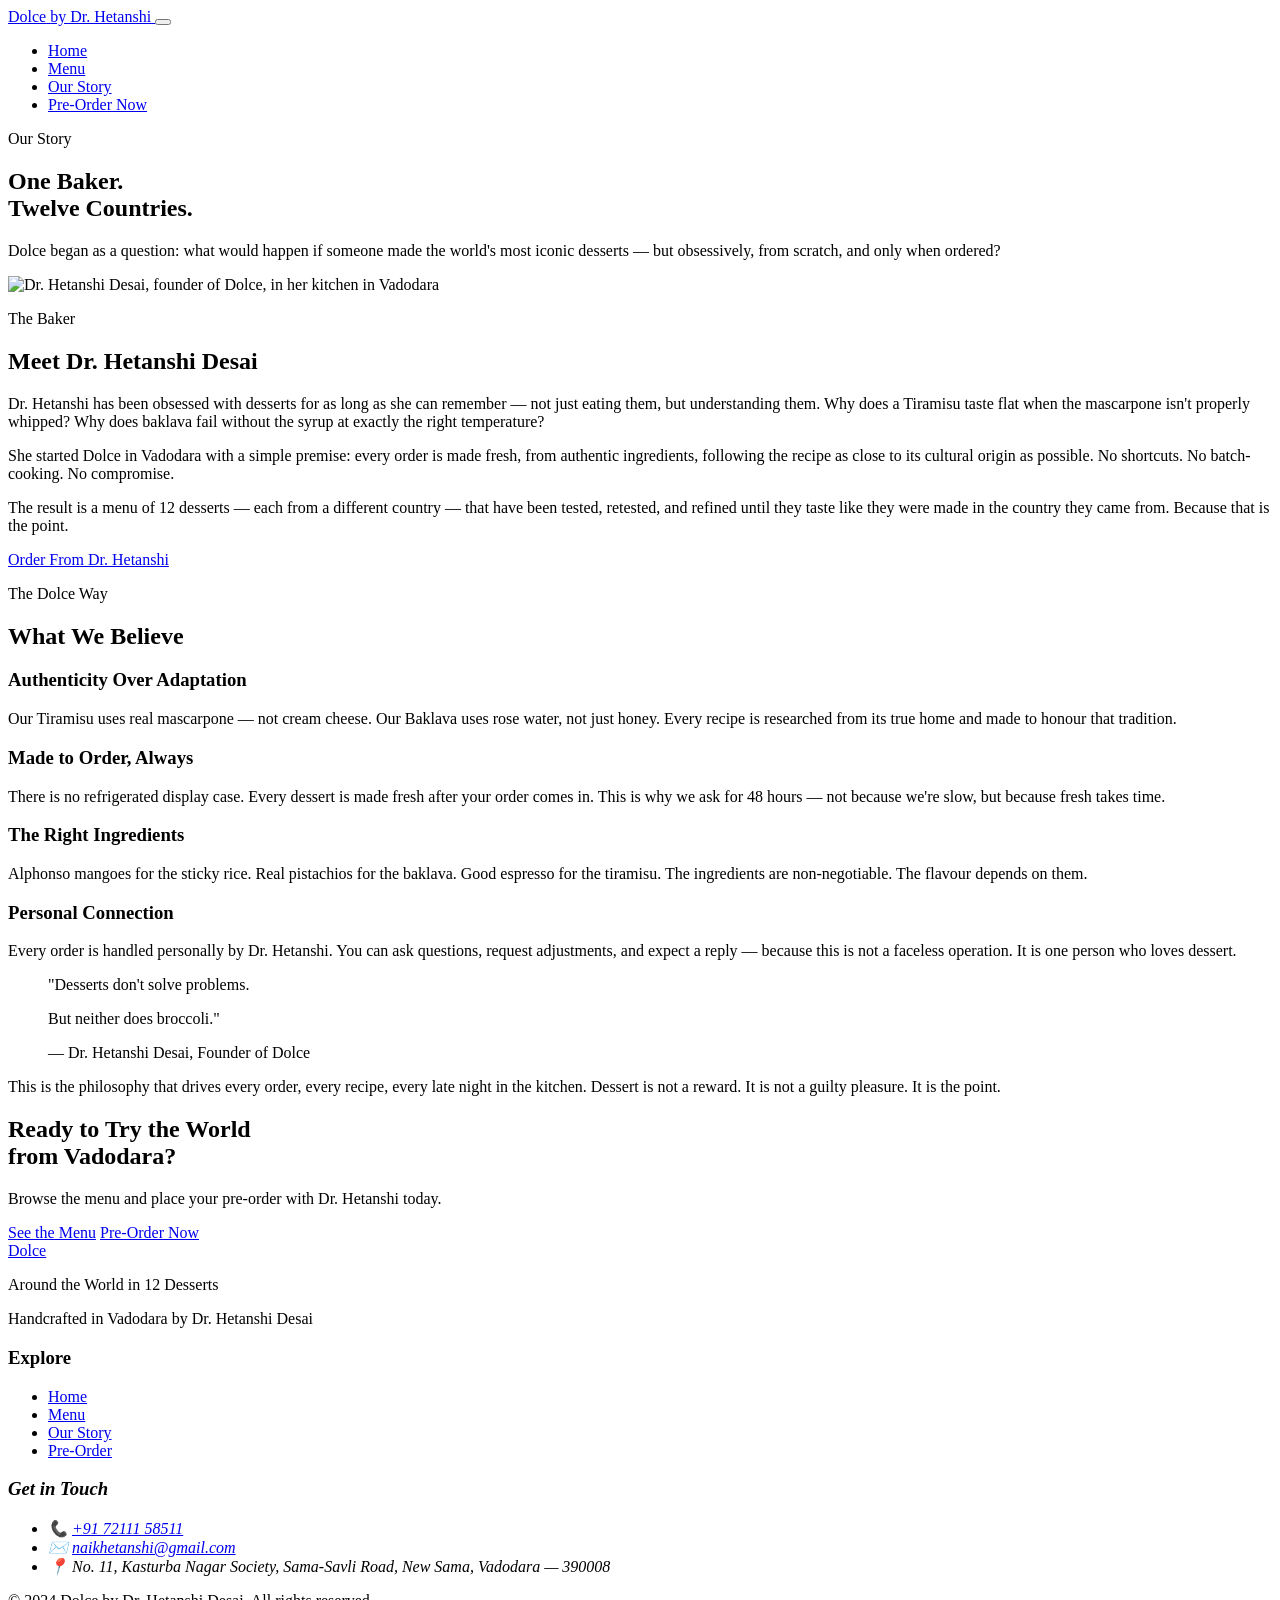
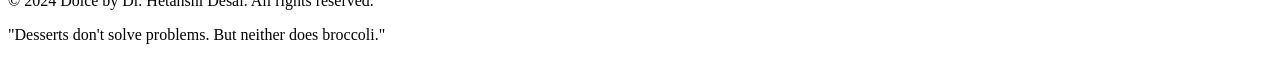
==== about.html @ e73d59a1 "Add files via upload" ====
<!DOCTYPE html>
<html lang="en">
<head>
  <meta charset="UTF-8" />
  <meta name="viewport" content="width=device-width, initial-scale=1.0" />
  <meta name="description" content="Meet Dr. Hetanshi Desai — the baker behind Dolce. Her story, her philosophy, and why she bakes for you." />
  <title>Our Story — Dolce by Dr. Hetanshi</title>
  <link rel="preconnect" href="https://fonts.googleapis.com" />
  <link rel="preconnect" href="https://fonts.gstatic.com" crossorigin />
  <link href="https://fonts.googleapis.com/css2?family=Playfair+Display:ital,wght@0,400;0,600;0,700;1,400;1,600&family=DM+Sans:wght@300;400;500;600&display=swap" rel="stylesheet" />
  <link rel="stylesheet" href="./css/style.css" />
</head>
<body>

  <header class="site-header scrolled" id="site-header">
    <div class="container header-inner">
      <a href="./index.html" class="logo" aria-label="Dolce — home">
        <span class="logo-script">Dolce</span>
        <span class="logo-tagline">by Dr. Hetanshi</span>
      </a>
      <button class="hamburger" id="hamburger" aria-label="Open navigation menu" aria-expanded="false" aria-controls="primary-nav">
        <span class="hamburger-bar"></span>
        <span class="hamburger-bar"></span>
        <span class="hamburger-bar"></span>
      </button>
      <nav class="primary-nav" id="primary-nav" aria-label="Primary navigation">
        <ul class="nav-list">
          <li><a href="./index.html" class="nav-link">Home</a></li>
          <li><a href="./menu.html" class="nav-link">Menu</a></li>
          <li><a href="./about.html" class="nav-link active">Our Story</a></li>
          <li><a href="./contact.html" class="nav-link nav-cta">Pre-Order Now</a></li>
        </ul>
      </nav>
    </div>
  </header>

  <main id="main-content">

    <!-- Page Hero -->
    <section class="page-hero" aria-label="About Dolce">
      <div class="container">
        <span class="page-hero-eyebrow">Our Story</span>
        <h1 class="page-hero-title">One Baker.<br />Twelve Countries.</h1>
        <p class="page-hero-sub">
          Dolce began as a question: what would happen if someone made the world's most iconic
          desserts — but obsessively, from scratch, and only when ordered?
        </p>
      </div>
    </section>

    <!-- Founder Section -->
    <section class="about-founder" aria-label="About the founder">
      <div class="container about-founder-inner">
        <div class="about-founder-img-wrap">
          <img src="./images/founder.jpg" alt="Dr. Hetanshi Desai, founder of Dolce, in her kitchen in Vadodara" class="about-founder-img" />
        </div>
        <div class="about-text">
          <p class="section-eyebrow">The Baker</p>
          <h2>Meet Dr. Hetanshi Desai</h2>
          <p>
            Dr. Hetanshi has been obsessed with desserts for as long as she can remember — not just eating them,
            but understanding them. Why does a Tiramisu taste flat when the mascarpone isn't properly whipped?
            Why does baklava fail without the syrup at exactly the right temperature?
          </p>
          <p>
            She started Dolce in Vadodara with a simple premise: every order is made fresh, from
            authentic ingredients, following the recipe as close to its cultural origin as possible.
            No shortcuts. No batch-cooking. No compromise.
          </p>
          <p>
            The result is a menu of 12 desserts — each from a different country — that have been
            tested, retested, and refined until they taste like they were made in the country they
            came from. Because that is the point.
          </p>
          <a href="./contact.html" class="btn btn-primary">Order From Dr. Hetanshi</a>
        </div>
      </div>
    </section>

    <!-- Values -->
    <section class="about-values" aria-label="Our values and approach">
      <div class="container">
        <div class="section-header">
          <p class="section-eyebrow">The Dolce Way</p>
          <h2 class="section-title">What We Believe</h2>
        </div>
        <div class="about-values-grid">
          <div class="about-value-card">
            <h3 class="about-value-title">Authenticity Over Adaptation</h3>
            <p class="about-value-desc">
              Our Tiramisu uses real mascarpone — not cream cheese. Our Baklava uses rose water, not
              just honey. Every recipe is researched from its true home and made to honour that tradition.
            </p>
          </div>
          <div class="about-value-card">
            <h3 class="about-value-title">Made to Order, Always</h3>
            <p class="about-value-desc">
              There is no refrigerated display case. Every dessert is made fresh after your order comes in.
              This is why we ask for 48 hours — not because we're slow, but because fresh takes time.
            </p>
          </div>
          <div class="about-value-card">
            <h3 class="about-value-title">The Right Ingredients</h3>
            <p class="about-value-desc">
              Alphonso mangoes for the sticky rice. Real pistachios for the baklava. Good espresso for the
              tiramisu. The ingredients are non-negotiable. The flavour depends on them.
            </p>
          </div>
          <div class="about-value-card">
            <h3 class="about-value-title">Personal Connection</h3>
            <p class="about-value-desc">
              Every order is handled personally by Dr. Hetanshi. You can ask questions, request adjustments,
              and expect a reply — because this is not a faceless operation. It is one person who loves dessert.
            </p>
          </div>
        </div>
      </div>
    </section>

    <!-- Philosophy Quote -->
    <section class="philosophy-strip" aria-label="Our philosophy">
      <div class="container philosophy-inner">
        <blockquote class="philosophy-quote">
          <p>"Desserts don't solve problems.</p>
          <p class="philosophy-quote-part2">But neither does broccoli."</p>
          <footer class="philosophy-attribution">— Dr. Hetanshi Desai, Founder of Dolce</footer>
        </blockquote>
        <div class="philosophy-divider" aria-hidden="true"></div>
        <p class="philosophy-body">
          This is the philosophy that drives every order, every recipe, every late night in the kitchen.
          Dessert is not a reward. It is not a guilty pleasure. It is the point.
        </p>
      </div>
    </section>

    <!-- CTA -->
    <section class="cta-strip" aria-label="Place your order">
      <div class="container cta-strip-inner">
        <div class="cta-strip-text">
          <h2 class="cta-strip-headline">Ready to Try the World<br />from Vadodara?</h2>
          <p class="cta-strip-sub">Browse the menu and place your pre-order with Dr. Hetanshi today.</p>
        </div>
        <div class="cta-strip-actions">
          <a href="./menu.html" class="btn btn-primary btn-lg">See the Menu</a>
          <a href="./contact.html" class="btn btn-ghost-light">Pre-Order Now</a>
        </div>
      </div>
    </section>

  </main>

  <footer class="site-footer" role="contentinfo">
    <div class="container footer-inner">
      <div class="footer-brand">
        <a href="./index.html" class="footer-logo" aria-label="Dolce home">
          <span class="logo-script">Dolce</span>
        </a>
        <p class="footer-tagline">Around the World in 12 Desserts</p>
        <p class="footer-made">Handcrafted in Vadodara by Dr. Hetanshi Desai</p>
      </div>
      <nav class="footer-nav" aria-label="Footer navigation">
        <h3 class="footer-nav-title">Explore</h3>
        <ul class="footer-nav-list">
          <li><a href="./index.html" class="footer-nav-link">Home</a></li>
          <li><a href="./menu.html" class="footer-nav-link">Menu</a></li>
          <li><a href="./about.html" class="footer-nav-link">Our Story</a></li>
          <li><a href="./contact.html" class="footer-nav-link">Pre-Order</a></li>
        </ul>
      </nav>
      <address class="footer-contact">
        <h3 class="footer-nav-title">Get in Touch</h3>
        <ul class="footer-contact-list">
          <li>
            <span class="footer-contact-icon" aria-hidden="true">📞</span>
            <a href="tel:+917211158511" class="footer-contact-link">+91 72111 58511</a>
          </li>
          <li>
            <span class="footer-contact-icon" aria-hidden="true">✉️</span>
            <a href="mailto:naikhetanshi@gmail.com" class="footer-contact-link">naikhetanshi@gmail.com</a>
          </li>
          <li>
            <span class="footer-contact-icon" aria-hidden="true">📍</span>
            <span>No. 11, Kasturba Nagar Society, Sama-Savli Road, New Sama, Vadodara — 390008</span>
          </li>
        </ul>
      </address>
    </div>
    <div class="footer-bottom">
      <div class="container footer-bottom-inner">
        <p class="footer-copy">&copy; 2024 Dolce by Dr. Hetanshi Desai. All rights reserved.</p>
        <p class="footer-philosophy">"Desserts don't solve problems. But neither does broccoli."</p>
      </div>
    </div>
  </footer>

  <script src="./js/main.js"></script>
</body>
</html>
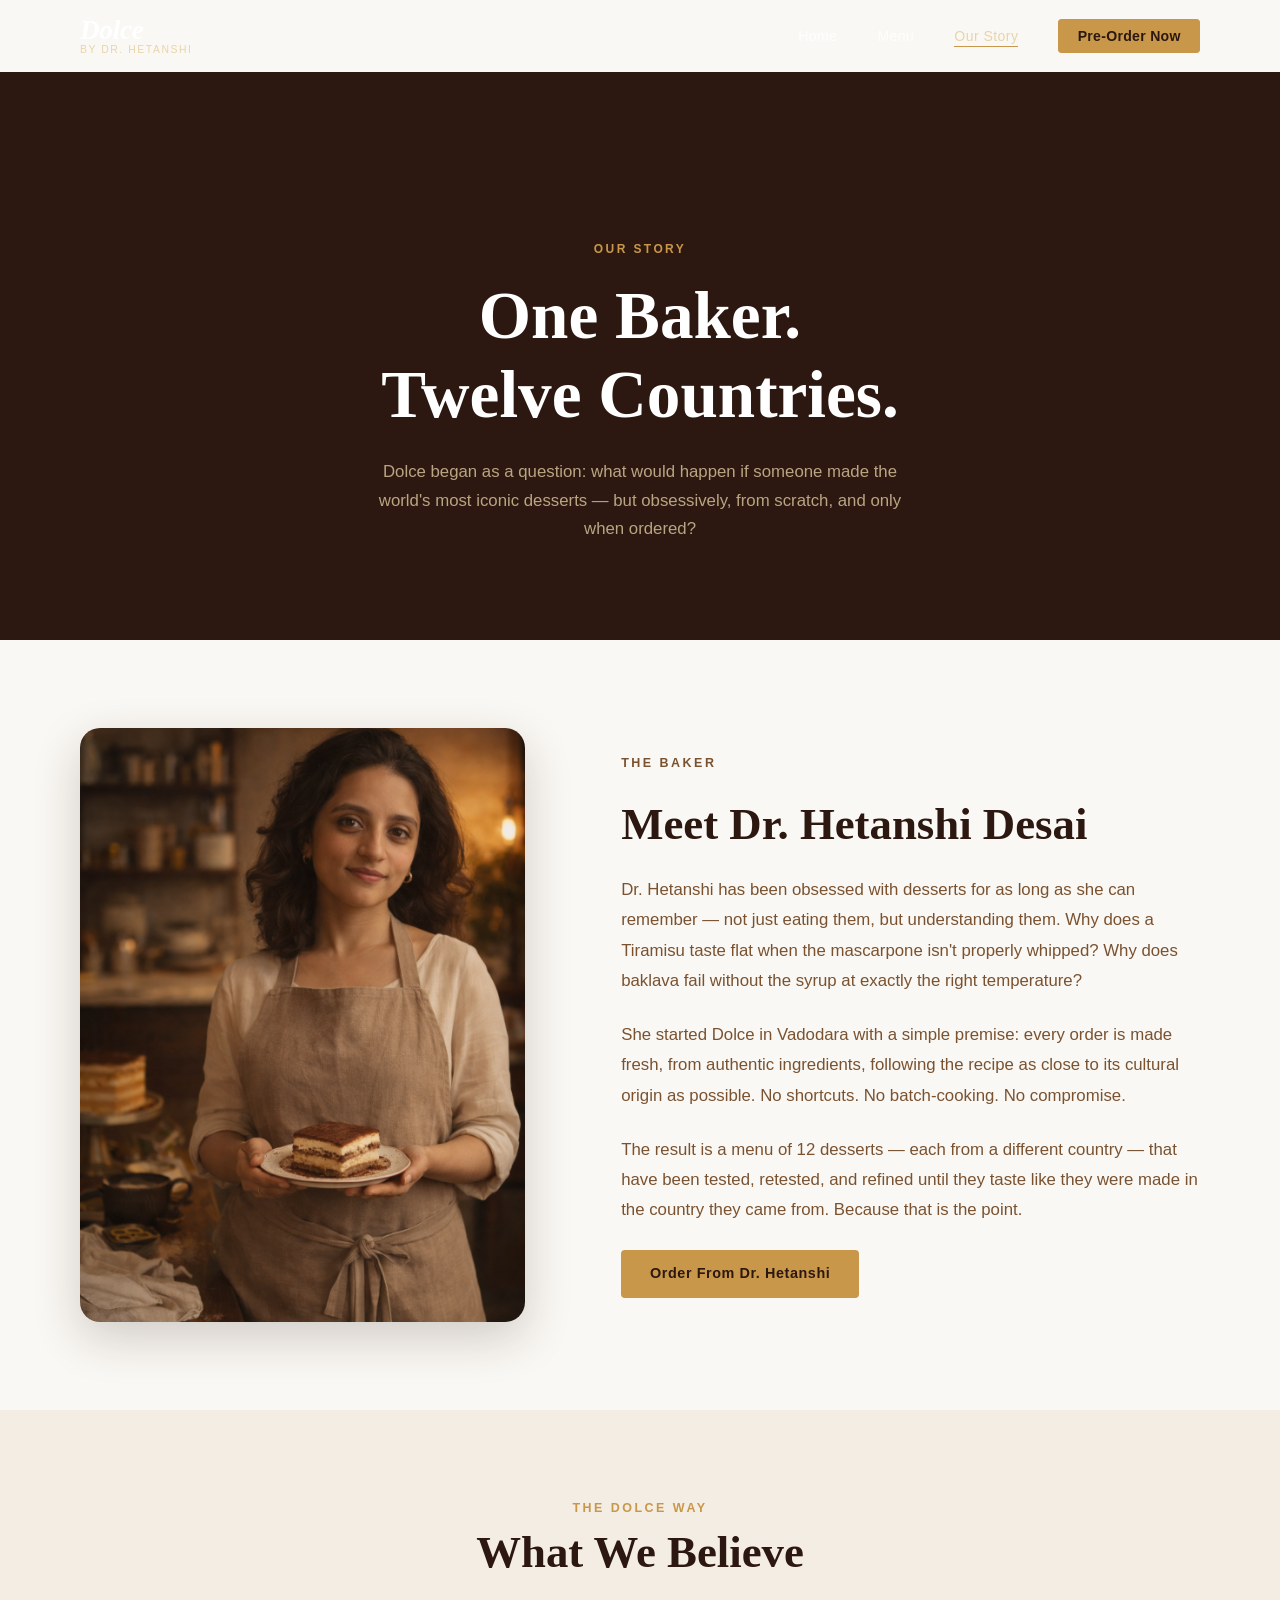
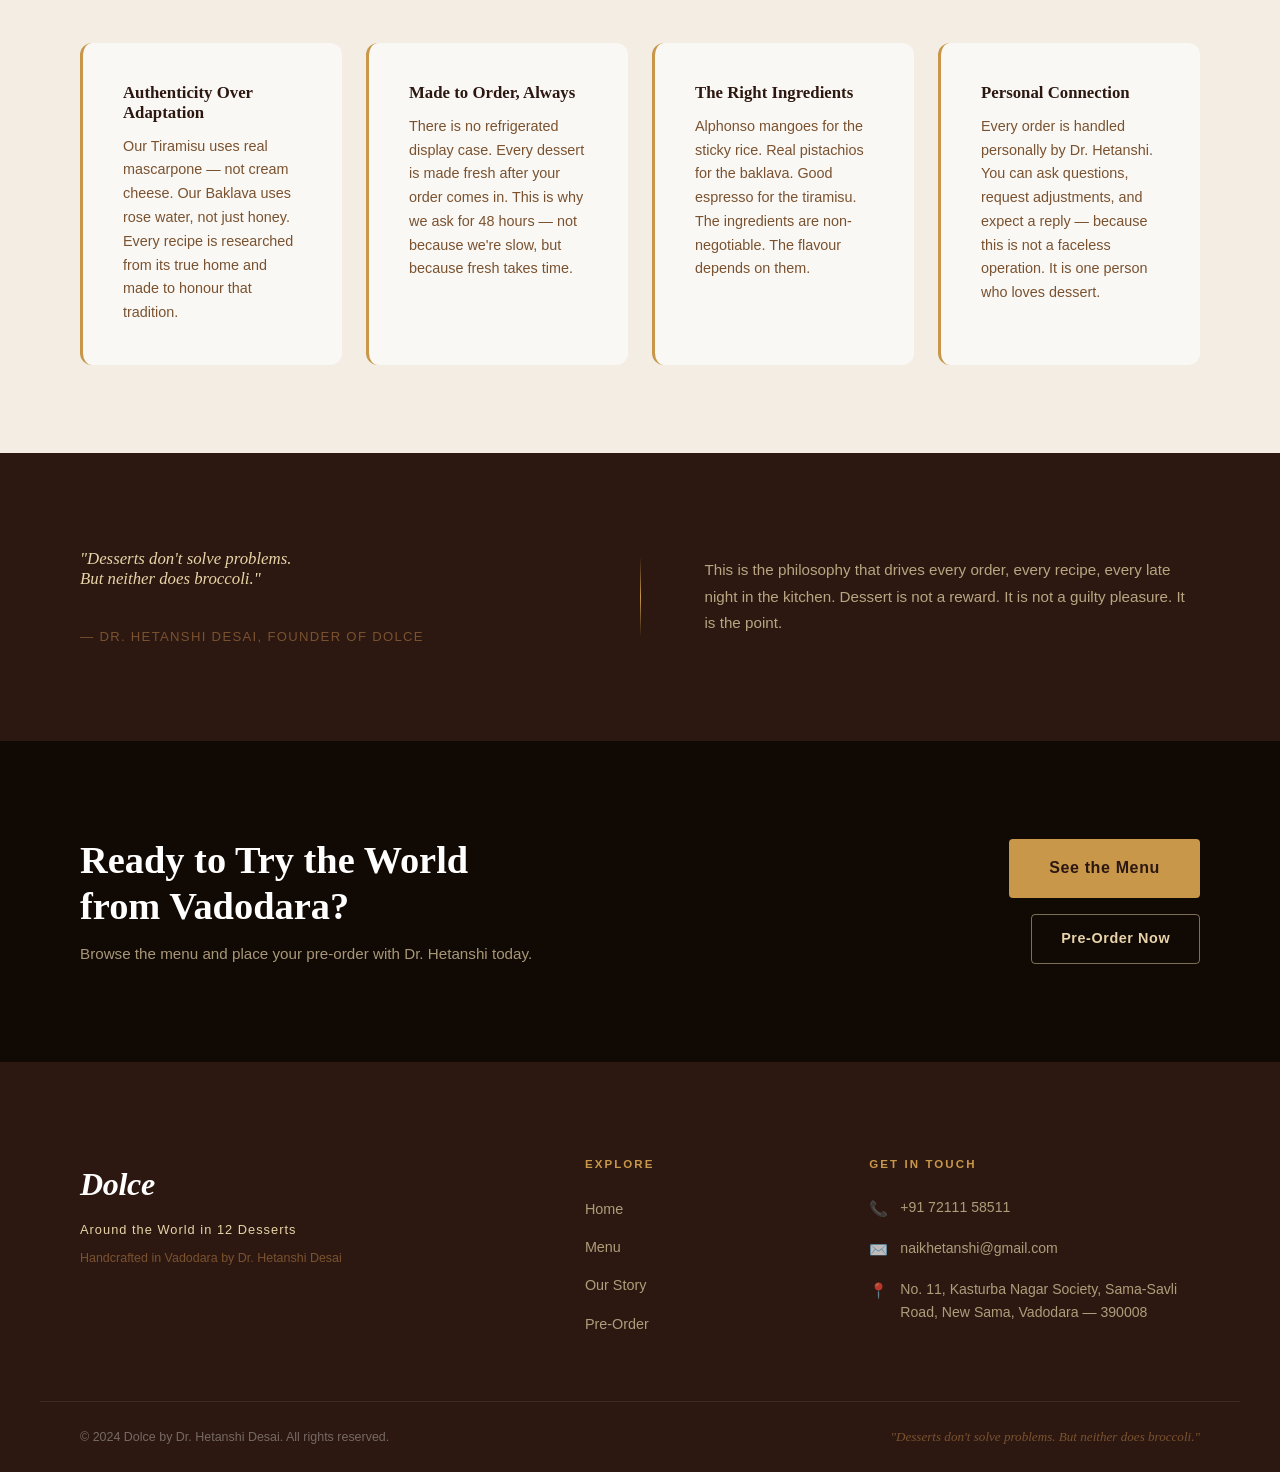
==== commit 40b23fb1: "Update about.html" ====
--- a/about.html
+++ b/about.html
@@ -8,7 +8,7 @@
   <link rel="preconnect" href="https://fonts.googleapis.com" />
   <link rel="preconnect" href="https://fonts.gstatic.com" crossorigin />
   <link href="https://fonts.googleapis.com/css2?family=Playfair+Display:ital,wght@0,400;0,600;0,700;1,400;1,600&family=DM+Sans:wght@300;400;500;600&display=swap" rel="stylesheet" />
-  <link rel="stylesheet" href="./css/style.css" />
+  <link rel="stylesheet" href="./style.css" />
 </head>
 <body>
 
@@ -52,7 +52,7 @@
     <section class="about-founder" aria-label="About the founder">
       <div class="container about-founder-inner">
         <div class="about-founder-img-wrap">
-          <img src="./images/founder.jpg" alt="Dr. Hetanshi Desai, founder of Dolce, in her kitchen in Vadodara" class="about-founder-img" />
+          <img src="./founder.jpg" alt="Dr. Hetanshi Desai, founder of Dolce, in her kitchen in Vadodara" class="about-founder-img" />
         </div>
         <div class="about-text">
           <p class="section-eyebrow">The Baker</p>
@@ -193,6 +193,6 @@
     </div>
   </footer>
 
-  <script src="./js/main.js"></script>
+  <script src="./main.js"></script>
 </body>
 </html>
--- a/style.css
+++ b/style.css
@@ -0,0 +1,2060 @@
+/* ================================================================
+   DOLCE — GLOBAL STYLESHEET
+   Brand: Dolce by Dr. Hetanshi Desai | Around the World in 12 Desserts
+   Modules covered: M03–M08 (HTML, CSS, Responsive, JS)
+   ================================================================ */
+
+/* ================================================================
+   1. DESIGN TOKENS (CSS Custom Properties)
+================================================================ */
+:root {
+  /* Brand Palette */
+  --primary:        #2C1810;   /* Deep warm espresso */
+  --primary-light:  #4A2C1A;   /* Mid espresso — hover states */
+  --accent:         #C8974A;   /* Warm caramel gold */
+  --accent-dark:    #A87A36;
+  --accent-light:   #E8D4A8;
+  --accent-glow:    rgba(200, 151, 74, 0.15);
+
+  /* Backgrounds */
+  --light-bg:       #FAF8F4;   /* Warm ivory */
+  --section-alt:    #F3EDE3;   /* Warm linen */
+  --section-dark:   #1E110A;   /* Very deep brown */
+  --hero-bg:        #0F0804;   /* Near-black for hero overlay */
+
+  /* Text */
+  --text-on-light:  #2C1810;
+  --text-mid:       #7A5230;
+  --text-muted:     #A08060;
+  --text-light:     #FFFFFF;
+  --text-on-dark:   #E8D4A8;
+
+  /* Borders & Dividers */
+  --border-light:   #E0D0B8;
+  --border-mid:     #C8A878;
+
+  /* Typography */
+  --font-heading:   'Playfair Display', Georgia, serif;
+  --font-body:      'DM Sans', Arial, sans-serif;
+
+  /* Spacing Scale */
+  --space-xs:       0.5rem;
+  --space-sm:       1rem;
+  --space-md:       1.5rem;
+  --space-lg:       2.5rem;
+  --space-xl:       4rem;
+  --space-2xl:      6rem;
+  --section-pad:    88px;
+
+  /* Layout */
+  --container-max:  1200px;
+  --container-pad:  clamp(1rem, 5vw, 2.5rem);
+  --header-h:       72px;
+
+  /* Transitions */
+  --transition-fast: 0.18s ease;
+  --transition-mid:  0.3s ease;
+
+  /* Shadows */
+  --shadow-sm:      0 2px 8px rgba(44, 24, 16, 0.08);
+  --shadow-md:      0 6px 24px rgba(44, 24, 16, 0.14);
+  --shadow-lg:      0 16px 48px rgba(44, 24, 16, 0.20);
+  --shadow-card:    0 4px 20px rgba(44, 24, 16, 0.12);
+
+  /* Border Radius */
+  --radius-sm:      6px;
+  --radius-md:      12px;
+  --radius-lg:      20px;
+}
+
+/* ================================================================
+   2. RESET & BASE
+================================================================ */
+*,
+*::before,
+*::after {
+  box-sizing: border-box;
+  margin: 0;
+  padding: 0;
+}
+
+html {
+  scroll-behavior: smooth;
+  font-size: 16px;
+}
+
+body {
+  font-family: var(--font-body);
+  color: var(--text-on-light);
+  background-color: var(--light-bg);
+  line-height: 1.65;
+  -webkit-font-smoothing: antialiased;
+  overflow-x: hidden;
+}
+
+img {
+  display: block;
+  max-width: 100%;
+  height: auto;
+}
+
+a {
+  color: inherit;
+  text-decoration: none;
+}
+
+ul, ol {
+  list-style: none;
+}
+
+button {
+  cursor: pointer;
+  font-family: var(--font-body);
+  border: none;
+  background: none;
+}
+
+address {
+  font-style: normal;
+}
+
+/* ================================================================
+   3. TYPOGRAPHY SCALE
+================================================================ */
+h1, h2, h3, h4 {
+  font-family: var(--font-heading);
+  line-height: 1.18;
+  color: var(--primary);
+}
+
+h1 { font-size: clamp(2.4rem, 6vw, 4.2rem); font-weight: 700; }
+h2 { font-size: clamp(1.8rem, 4vw, 2.8rem); font-weight: 600; }
+h3 { font-size: clamp(1.2rem, 2.5vw, 1.5rem); font-weight: 600; }
+h4 { font-size: 1.1rem; font-weight: 600; }
+
+p  { font-size: clamp(0.95rem, 1.6vw, 1.05rem); }
+
+em {
+  font-family: var(--font-heading);
+  font-style: italic;
+  color: var(--accent);
+}
+
+/* ================================================================
+   4. LAYOUT UTILITIES
+================================================================ */
+.container {
+  max-width: var(--container-max);
+  margin-inline: auto;
+  padding-inline: var(--container-pad);
+}
+
+.section-header {
+  text-align: center;
+  max-width: 640px;
+  margin-inline: auto;
+  margin-bottom: var(--space-xl);
+}
+
+.section-eyebrow {
+  font-family: var(--font-body);
+  font-size: 0.78rem;
+  font-weight: 600;
+  letter-spacing: 0.2em;
+  text-transform: uppercase;
+  color: var(--accent);
+  margin-bottom: var(--space-xs);
+}
+
+.section-title {
+  margin-bottom: var(--space-sm);
+}
+
+.section-subtitle {
+  color: var(--text-mid);
+  font-size: 1rem;
+  line-height: 1.65;
+}
+
+/* Show on desktop; hidden on mobile via media query below */
+.hide-mobile {
+  display: inline;
+}
+
+/* ================================================================
+   5. BUTTONS
+================================================================ */
+.btn {
+  display: inline-flex;
+  align-items: center;
+  justify-content: center;
+  gap: 0.5em;
+  padding: 0.85em 2em;
+  font-family: var(--font-body);
+  font-size: 0.9rem;
+  font-weight: 600;
+  letter-spacing: 0.04em;
+  border-radius: 4px;
+  transition: background-color var(--transition-fast),
+              color var(--transition-fast),
+              border-color var(--transition-fast),
+              transform var(--transition-fast),
+              box-shadow var(--transition-fast);
+  white-space: nowrap;
+  text-decoration: none;
+}
+
+.btn:focus-visible {
+  outline: 3px solid var(--accent);
+  outline-offset: 3px;
+}
+
+.btn-primary {
+  background-color: var(--accent);
+  color: var(--primary);
+}
+
+.btn-primary:hover {
+  background-color: var(--accent-dark);
+  transform: translateY(-1px);
+  box-shadow: 0 4px 16px rgba(200, 151, 74, 0.4);
+}
+
+.btn-ghost {
+  background-color: transparent;
+  color: var(--text-light);
+  border: 1.5px solid rgba(255, 255, 255, 0.6);
+}
+
+.btn-ghost:hover {
+  background-color: rgba(255, 255, 255, 0.12);
+  border-color: var(--text-light);
+}
+
+.btn-ghost-light {
+  background-color: transparent;
+  color: var(--accent-light);
+  border: 1.5px solid rgba(232, 212, 168, 0.5);
+}
+
+.btn-ghost-light:hover {
+  background-color: rgba(232, 212, 168, 0.1);
+  border-color: var(--accent-light);
+}
+
+.btn-outline {
+  background-color: transparent;
+  color: var(--accent-dark);
+  border: 2px solid var(--accent);
+}
+
+.btn-outline:hover {
+  background-color: var(--accent);
+  color: var(--primary);
+}
+
+.btn-lg {
+  padding: 1em 2.5em;
+  font-size: 1rem;
+}
+
+/* ================================================================
+   5b. SCREEN-READER ONLY UTILITY
+================================================================ */
+.sr-only {
+  position: absolute;
+  width: 1px;
+  height: 1px;
+  padding: 0;
+  margin: -1px;
+  overflow: hidden;
+  clip: rect(0, 0, 0, 0);
+  white-space: nowrap;
+  border: 0;
+}
+
+/* ================================================================
+   6. HEADER / NAV
+================================================================ */
+.site-header {
+  position: sticky;
+  top: 0;
+  z-index: 100;
+  height: var(--header-h);
+  background-color: transparent;
+  transition: background-color var(--transition-mid),
+              box-shadow var(--transition-mid);
+}
+
+.site-header.scrolled {
+  background-color: var(--primary);
+  box-shadow: 0 2px 20px rgba(0, 0, 0, 0.3);
+}
+
+.header-inner {
+  display: flex;
+  align-items: center;
+  justify-content: space-between;
+  height: 100%;
+}
+
+/* Logo */
+.logo {
+  display: flex;
+  flex-direction: column;
+  line-height: 1;
+  text-decoration: none;
+}
+
+.logo-script {
+  font-family: var(--font-heading);
+  font-size: 1.7rem;
+  font-weight: 700;
+  font-style: italic;
+  color: var(--text-light);
+  letter-spacing: -0.01em;
+}
+
+.logo-tagline {
+  font-size: 0.65rem;
+  font-weight: 400;
+  letter-spacing: 0.15em;
+  text-transform: uppercase;
+  color: var(--accent-light);
+  margin-top: 1px;
+}
+
+/* Nav */
+.primary-nav .nav-list {
+  display: flex;
+  align-items: center;
+  gap: var(--space-lg);
+}
+
+.nav-link {
+  font-size: 0.88rem;
+  font-weight: 500;
+  letter-spacing: 0.03em;
+  color: rgba(255, 255, 255, 0.85);
+  text-decoration: none;
+  padding-bottom: 2px;
+  border-bottom: 1.5px solid transparent;
+  transition: color var(--transition-fast), border-color var(--transition-fast);
+}
+
+.nav-link:hover,
+.nav-link.active {
+  color: var(--accent-light);
+  border-bottom-color: var(--accent);
+}
+
+.nav-link.nav-cta {
+  padding: 0.55em 1.3em;
+  background-color: var(--accent);
+  color: var(--primary);
+  border: 1.5px solid var(--accent);
+  border-radius: 4px;
+  font-weight: 700;
+  letter-spacing: 0.02em;
+  transition: background-color var(--transition-fast),
+              border-color var(--transition-fast),
+              transform var(--transition-fast),
+              box-shadow var(--transition-fast);
+}
+
+.nav-link.nav-cta:hover {
+  background-color: var(--accent-dark);
+  border-color: var(--accent-dark);
+  border-bottom-color: var(--accent-dark);
+  color: var(--primary);
+  transform: translateY(-1px);
+  box-shadow: 0 4px 14px rgba(200, 151, 74, 0.4);
+}
+
+/* Hamburger */
+.hamburger {
+  display: none;
+  flex-direction: column;
+  justify-content: center;
+  gap: 5px;
+  width: 36px;
+  height: 36px;
+  padding: 4px;
+  border: none;
+  background: none;
+  cursor: pointer;
+}
+
+.hamburger-bar {
+  display: block;
+  width: 100%;
+  height: 2px;
+  background-color: var(--text-light);
+  border-radius: 2px;
+  transition: transform var(--transition-mid), opacity var(--transition-mid);
+}
+
+.hamburger[aria-expanded="true"] .hamburger-bar:nth-child(1) {
+  transform: translateY(7px) rotate(45deg);
+}
+
+.hamburger[aria-expanded="true"] .hamburger-bar:nth-child(2) {
+  opacity: 0;
+}
+
+.hamburger[aria-expanded="true"] .hamburger-bar:nth-child(3) {
+  transform: translateY(-7px) rotate(-45deg);
+}
+
+/* ================================================================
+   7. HERO SECTION — Crossfade slideshow + grain texture
+================================================================ */
+.hero {
+  position: relative;
+  height: 100vh;
+  min-height: 600px;
+  max-height: 960px;
+  display: flex;
+  align-items: center;
+  background-color: var(--section-dark); /* fallback while slides load */
+  overflow: hidden;
+
+  /* Pull hero up behind sticky header */
+  margin-top: calc(-1 * var(--header-h));
+  padding-top: var(--header-h);
+}
+
+/* ── Background slide images ── */
+.hero-slide {
+  position: absolute;
+  inset: 0;
+  background-size: cover;
+  background-position: center 35%;
+  background-repeat: no-repeat;
+  opacity: 0;
+  transition: opacity 1.4s ease-in-out;
+  z-index: 0;
+}
+
+.hero-slide--active {
+  opacity: 1;
+}
+
+/* Each slide's image — defined in CSS, never inline */
+.hero-slide:nth-child(1) { background-image: url('../images/dish-tiramisu.jpg'); }
+.hero-slide:nth-child(2) { background-image: url('../images/dish-pavlova.jpg');  background-position: center 40%; }
+.hero-slide:nth-child(3) { background-image: url('../images/dish-honey-cake.jpg'); background-position: center 25%; }
+.hero-slide:nth-child(4) { background-image: url('../images/dish-baklava.jpg');  background-position: center 45%; }
+
+/* ── Grain texture overlay — premium analogue warmth ── */
+.hero::before {
+  content: '';
+  position: absolute;
+  inset: 0;
+  background-image: url("data:image/svg+xml,%3Csvg xmlns='http://www.w3.org/2000/svg' viewBox='0 0 300 300'%3E%3Cfilter id='n'%3E%3CfeTurbulence type='fractalNoise' baseFrequency='0.85' numOctaves='4' stitchTiles='stitch'/%3E%3C/filter%3E%3Crect width='100%25' height='100%25' filter='url(%23n)' opacity='1'/%3E%3C/svg%3E");
+  background-size: 220px 220px;
+  opacity: 0.038;
+  pointer-events: none;
+  z-index: 2;
+}
+
+/* ── Dark gradient overlay for text legibility ── */
+.hero-overlay {
+  position: absolute;
+  inset: 0;
+  background: linear-gradient(
+    120deg,
+    rgba(12, 6, 3, 0.86) 0%,
+    rgba(30, 17, 10, 0.65) 55%,
+    rgba(12, 6, 3, 0.35) 100%
+  );
+  pointer-events: none;
+  z-index: 1;
+}
+
+/* Hero content — sits above overlay (z-index 1) and grain (z-index 2) */
+.hero-content {
+  position: relative;
+  z-index: 3;
+  max-width: 680px;
+  padding-block: var(--space-xl);
+}
+
+.hero-scroll-hint {
+  z-index: 3;
+}
+
+.eyebrow-tag {
+  display: inline-block;
+  font-size: 0.75rem;
+  font-weight: 600;
+  letter-spacing: 0.22em;
+  text-transform: uppercase;
+  color: var(--accent);
+  margin-bottom: var(--space-md);
+  padding: 0.4em 1em;
+  border: 1px solid rgba(200, 151, 74, 0.4);
+  border-radius: 2px;
+}
+
+.hero-headline {
+  font-family: var(--font-heading);
+  font-size: clamp(2.8rem, 7vw, 5rem);
+  font-weight: 700;
+  line-height: 1.1;
+  color: var(--text-light);
+  margin-bottom: var(--space-md);
+  letter-spacing: -0.02em;
+}
+
+.hero-headline em {
+  color: var(--accent-light);
+  display: block;
+}
+
+.hero-subline {
+  font-size: clamp(1rem, 2vw, 1.15rem);
+  color: rgba(255, 255, 255, 0.82);
+  line-height: 1.65;
+  margin-bottom: var(--space-lg);
+  max-width: 520px;
+}
+
+.hero-actions {
+  display: flex;
+  flex-wrap: wrap;
+  gap: var(--space-sm);
+  margin-bottom: var(--space-md);
+}
+
+.hero-note {
+  font-size: 0.82rem;
+  color: rgba(255, 255, 255, 0.55);
+  display: flex;
+  align-items: center;
+  gap: 0.5em;
+}
+
+.hero-note-dot {
+  color: var(--accent);
+  font-size: 0.6rem;
+}
+
+/* Scroll hint */
+.hero-scroll-hint {
+  position: absolute;
+  bottom: 2rem;
+  left: 50%;
+  transform: translateX(-50%);
+  display: flex;
+  flex-direction: column;
+  align-items: center;
+  gap: 0.5rem;
+  z-index: 1;
+}
+
+.scroll-line {
+  display: block;
+  width: 1px;
+  height: 40px;
+  background: linear-gradient(to bottom, transparent, rgba(255,255,255,0.5));
+  animation: scrollPulse 2s ease-in-out infinite;
+}
+
+.scroll-text {
+  font-size: 0.65rem;
+  letter-spacing: 0.2em;
+  text-transform: uppercase;
+  color: rgba(255, 255, 255, 0.4);
+}
+
+@keyframes scrollPulse {
+  0%, 100% { opacity: 0.4; }
+  50%       { opacity: 1; }
+}
+
+/* ================================================================
+   8. PHILOSOPHY STRIP
+================================================================ */
+.philosophy-strip {
+  background-color: var(--primary);
+  padding-block: clamp(3rem, 8vw, 6rem);
+}
+
+/* Full-width centred quote — owns the whole section */
+.philosophy-quote--full {
+  text-align: center;
+  max-width: 900px;
+  margin-inline: auto;
+}
+
+.philosophy-quote {
+  font-family: var(--font-heading);
+  font-style: italic;
+  color: var(--accent-light);
+  line-height: 1.2;
+}
+
+.philosophy-quote-line1 {
+  font-size: clamp(2rem, 5vw, 3.6rem);
+  font-weight: 400;
+  color: rgba(232, 212, 168, 0.7);
+  display: block;
+  margin-bottom: 0.1em;
+}
+
+.philosophy-quote-line2 {
+  font-size: clamp(2.4rem, 6vw, 4.4rem);
+  font-weight: 700;
+  color: var(--accent-light);
+  display: block;
+  letter-spacing: -0.02em;
+}
+
+.philosophy-attribution {
+  font-family: var(--font-body);
+  font-size: 0.82rem;
+  font-style: normal;
+  font-weight: 500;
+  color: var(--text-mid);
+  margin-top: var(--space-lg);
+  letter-spacing: 0.1em;
+  text-transform: uppercase;
+  display: block;
+}
+
+/* Keep legacy layout intact for about.html which still uses the old structure */
+.philosophy-inner {
+  display: grid;
+  grid-template-columns: 1fr auto 1fr;
+  align-items: center;
+  gap: var(--space-xl);
+}
+
+.philosophy-divider {
+  width: 1px;
+  height: 80px;
+  background: linear-gradient(to bottom, transparent, var(--accent), transparent);
+}
+
+.philosophy-body {
+  font-size: 0.95rem;
+  color: rgba(232, 212, 168, 0.75);
+  line-height: 1.75;
+}
+
+/* ================================================================
+   9. GLOBE / 12 COUNTRIES — COUNTRY GRID
+================================================================ */
+.globe-section {
+  padding-top: var(--section-pad);
+  padding-bottom: 0;
+  background-color: var(--section-alt);
+}
+
+/* 6 x 2 grid on desktop, scales down gracefully on smaller screens */
+.globe-list {
+  display: grid;
+  grid-template-columns: repeat(6, minmax(0, 1fr));
+  gap: var(--space-md);
+  margin-top: var(--space-xl);
+  padding: 0;
+  list-style: none;
+}
+
+.globe-item {
+  display: grid;
+  justify-items: center;
+  gap: 0.45rem;
+  padding: 1.4rem 1rem 1.2rem;
+  text-align: center;
+  background: linear-gradient(180deg, rgba(255, 255, 255, 0.94) 0%, rgba(252, 248, 241, 0.98) 100%);
+  border: 1px solid var(--border-light);
+  border-radius: var(--radius-md);
+  box-shadow: var(--shadow-card);
+  transition: transform var(--transition-mid), box-shadow var(--transition-mid);
+}
+
+.globe-item:hover {
+  transform: translateY(-4px);
+  box-shadow: var(--shadow-md);
+}
+
+.globe-flag {
+  font-size: 2rem;
+  line-height: 1;
+}
+
+.globe-country {
+  font-size: 0.78rem;
+  font-weight: 700;
+  letter-spacing: 0.14em;
+  text-transform: uppercase;
+  color: var(--text-muted);
+}
+
+.globe-dish {
+  font-family: var(--font-heading);
+  font-size: 1rem;
+  font-weight: 600;
+  line-height: 1.35;
+  color: var(--primary);
+  letter-spacing: -0.01em;
+}
+
+/* ================================================================
+   10. HOW IT WORKS
+================================================================ */
+.how-it-works {
+  padding-block: var(--section-pad);
+  background-color: var(--light-bg);
+}
+
+.steps-list {
+  display: grid;
+  grid-template-columns: repeat(3, 1fr);
+  gap: var(--space-lg);
+  margin-bottom: var(--space-xl);
+  counter-reset: steps;
+}
+
+.step-item {
+  text-align: center;
+  padding: var(--space-lg) var(--space-md);
+  border-radius: var(--radius-md);
+  background-color: var(--section-alt);
+  position: relative;
+  transition: transform var(--transition-mid), box-shadow var(--transition-mid);
+}
+
+.step-item:hover {
+  transform: translateY(-4px);
+  box-shadow: var(--shadow-md);
+}
+
+.step-number {
+  font-family: var(--font-heading);
+  font-size: 0.72rem;
+  font-weight: 700;
+  letter-spacing: 0.15em;
+  color: var(--accent);
+  margin-bottom: var(--space-sm);
+}
+
+.step-icon {
+  font-size: 2.2rem;
+  margin-bottom: var(--space-sm);
+}
+
+.step-title {
+  font-size: 1.1rem;
+  margin-bottom: 0.75rem;
+  color: var(--primary);
+}
+
+.step-desc {
+  font-size: 0.92rem;
+  color: var(--text-mid);
+  line-height: 1.65;
+}
+
+.how-cta {
+  text-align: center;
+}
+
+/* ================================================================
+   11. FEATURED DISHES GRID
+================================================================ */
+.featured-section {
+  padding-block: var(--section-pad);
+  background-color: var(--section-alt);
+}
+
+.dishes-grid {
+  display: grid;
+  grid-template-columns: repeat(auto-fit, minmax(300px, 1fr));
+  gap: var(--space-md);
+  margin-bottom: var(--space-xl);
+}
+
+.dish-card {
+  background-color: var(--light-bg);
+  border-radius: var(--radius-md);
+  overflow: hidden;
+  box-shadow: var(--shadow-card);
+  transition: transform var(--transition-mid), box-shadow var(--transition-mid);
+}
+
+.dish-card:hover {
+  transform: translateY(-6px);
+  box-shadow: var(--shadow-lg);
+}
+
+.dish-card-img-wrap {
+  position: relative;
+  overflow: hidden;
+  height: 240px;
+}
+
+.dish-card-img {
+  width: 100%;
+  height: 100%;
+  object-fit: cover;
+  transition: transform 0.5s ease;
+
+  /* Placeholder gradient shown while image loads */
+  background: linear-gradient(135deg, var(--section-alt) 0%, var(--border-light) 100%);
+}
+
+.dish-card:hover .dish-card-img {
+  transform: scale(1.04);
+}
+
+.dish-country-badge {
+  position: absolute;
+  top: 0.8rem;
+  right: 0.8rem;
+  background-color: rgba(255, 255, 255, 0.92);
+  font-size: 0.72rem;
+  font-weight: 600;
+  letter-spacing: 0.05em;
+  padding: 0.3em 0.7em;
+  border-radius: 2rem;
+  color: var(--primary);
+  backdrop-filter: blur(4px);
+}
+
+.dish-card-body {
+  padding: 1.4rem;
+}
+
+.dish-card-name {
+  font-family: var(--font-heading);
+  font-size: 1.2rem;
+  font-weight: 600;
+  color: var(--primary);
+  margin-bottom: 0.6rem;
+}
+
+.dish-card-desc {
+  font-size: 0.88rem;
+  color: var(--text-mid);
+  line-height: 1.65;
+  margin-bottom: 1rem;
+}
+
+.dish-card-footer {
+  display: flex;
+  align-items: center;
+  justify-content: space-between;
+  padding-top: 0.9rem;
+  border-top: 1px solid var(--border-light);
+}
+
+.dish-card-price {
+  font-family: var(--font-heading);
+  font-size: 1.1rem;
+  font-weight: 700;
+  color: var(--accent-dark);
+}
+
+.dish-card-link {
+  font-size: 0.82rem;
+  font-weight: 600;
+  color: var(--accent-dark);
+  text-decoration: none;
+  transition: color var(--transition-fast);
+}
+
+.dish-card-link:hover {
+  color: var(--primary);
+}
+
+.featured-cta {
+  text-align: center;
+}
+
+/* ================================================================
+   12. SPOTLIGHT SECTION
+================================================================ */
+.spotlight-section {
+  padding-block: var(--section-pad);
+  background-color: var(--primary);
+  overflow: hidden;
+}
+
+.spotlight-inner {
+  display: grid;
+  grid-template-columns: 1fr 1fr;
+  gap: var(--space-2xl);
+  align-items: center;
+}
+
+.spotlight-eyebrow {
+  color: var(--accent);
+}
+
+.spotlight-title {
+  font-family: var(--font-heading);
+  font-size: clamp(2rem, 4vw, 3.2rem);
+  color: var(--text-light);
+  line-height: 1.15;
+  margin-bottom: 0.5rem;
+}
+
+.spotlight-title em {
+  color: var(--accent-light);
+}
+
+.spotlight-origin {
+  font-size: 1rem;
+  color: var(--text-mid);
+  margin-bottom: var(--space-md);
+}
+
+.spotlight-desc {
+  font-size: 0.97rem;
+  color: rgba(232, 212, 168, 0.8);
+  line-height: 1.75;
+  margin-bottom: var(--space-md);
+}
+
+.spotlight-meta {
+  margin-bottom: var(--space-lg);
+  display: flex;
+  flex-direction: column;
+  gap: 0.75rem;
+}
+
+.spotlight-meta-item {
+  display: flex;
+  align-items: baseline;
+  gap: 1rem;
+}
+
+.spotlight-meta-label {
+  font-size: 0.72rem;
+  font-weight: 700;
+  letter-spacing: 0.15em;
+  text-transform: uppercase;
+  color: var(--accent);
+  min-width: 80px;
+}
+
+.spotlight-meta-value {
+  font-size: 0.92rem;
+  color: var(--accent-light);
+}
+
+.spotlight-img-frame {
+  position: relative;
+  border-radius: var(--radius-lg);
+  overflow: hidden;
+  box-shadow: var(--shadow-lg);
+  aspect-ratio: 4 / 5;
+}
+
+.spotlight-img {
+  width: 100%;
+  height: 100%;
+  object-fit: cover;
+  background: linear-gradient(135deg, #3a1f0f 0%, #1a0c05 100%);
+}
+
+/* ================================================================
+   13. PROMISE SECTION
+================================================================ */
+.promise-section {
+  padding-block: var(--section-pad);
+  background-color: var(--light-bg);
+}
+
+.promise-grid {
+  display: grid;
+  grid-template-columns: repeat(auto-fit, minmax(240px, 1fr));
+  gap: var(--space-md);
+}
+
+.promise-card {
+  padding: var(--space-lg);
+  border: 1px solid var(--border-light);
+  border-radius: var(--radius-md);
+  background-color: var(--light-bg);
+  transition: border-color var(--transition-mid), box-shadow var(--transition-mid);
+}
+
+.promise-card:hover {
+  border-color: var(--accent);
+  box-shadow: 0 4px 20px rgba(200, 151, 74, 0.12);
+}
+
+.promise-icon {
+  font-size: 2rem;
+  margin-bottom: var(--space-sm);
+}
+
+.promise-title {
+  font-size: 1.05rem;
+  margin-bottom: 0.75rem;
+  color: var(--primary);
+}
+
+.promise-desc {
+  font-size: 0.9rem;
+  color: var(--text-mid);
+  line-height: 1.65;
+}
+
+/* ================================================================
+   14. TESTIMONIALS
+================================================================ */
+.testimonials-section {
+  padding-block: var(--section-pad);
+  background-color: var(--section-alt);
+}
+
+.testimonials-grid {
+  display: grid;
+  grid-template-columns: repeat(3, 1fr);
+  gap: var(--space-md);
+  align-items: start;
+}
+
+.testimonial-card {
+  background-color: var(--light-bg);
+  border-radius: var(--radius-md);
+  padding: var(--space-lg);
+  box-shadow: var(--shadow-sm);
+  border: 1px solid var(--border-light);
+  transition: box-shadow var(--transition-mid);
+}
+
+.testimonial-card:hover {
+  box-shadow: var(--shadow-md);
+}
+
+.testimonial-card--featured {
+  background-color: var(--primary);
+  border-color: transparent;
+  transform: scale(1.02);
+}
+
+.testimonial-stars {
+  font-size: 0.85rem;
+  color: var(--accent);
+  letter-spacing: 0.1em;
+  margin-bottom: var(--space-sm);
+}
+
+.testimonial-quote {
+  font-size: 0.92rem;
+  line-height: 1.75;
+  color: var(--text-mid);
+  margin-bottom: var(--space-md);
+  font-style: italic;
+  quotes: "\201C" "\201D";
+}
+
+.testimonial-card--featured .testimonial-quote {
+  color: var(--accent-light);
+}
+
+.testimonial-author {
+  display: flex;
+  flex-direction: column;
+  gap: 0.25rem;
+}
+
+.testimonial-name {
+  font-weight: 700;
+  font-size: 0.88rem;
+  color: var(--primary);
+}
+
+.testimonial-card--featured .testimonial-name {
+  color: var(--text-light);
+}
+
+.testimonial-detail {
+  font-size: 0.78rem;
+  color: var(--text-muted);
+  letter-spacing: 0.04em;
+}
+
+.testimonial-card--featured .testimonial-detail {
+  color: rgba(232, 212, 168, 0.6);
+}
+
+/* ================================================================
+   15. CTA STRIP
+================================================================ */
+.cta-strip {
+  padding-block: var(--space-2xl);
+  background-color: var(--section-dark);
+  background-image: url('../images/dish-kulfi-falooda.jpg');
+  background-size: cover;
+  background-position: center;
+  position: relative;
+}
+
+.cta-strip::before {
+  content: '';
+  position: absolute;
+  inset: 0;
+  background: rgba(15, 8, 4, 0.88);
+}
+
+.cta-strip-inner {
+  position: relative;
+  z-index: 1;
+  display: flex;
+  align-items: center;
+  justify-content: space-between;
+  gap: var(--space-xl);
+}
+
+.cta-strip-headline {
+  font-size: clamp(1.6rem, 3.5vw, 2.4rem);
+  color: var(--text-light);
+  line-height: 1.2;
+  margin-bottom: 0.75rem;
+}
+
+.cta-strip-sub {
+  font-size: 0.95rem;
+  color: rgba(232, 212, 168, 0.7);
+}
+
+.cta-strip-actions {
+  display: flex;
+  flex-direction: column;
+  gap: var(--space-sm);
+  align-items: flex-end;
+  flex-shrink: 0;
+}
+
+/* ================================================================
+   16. FOOTER
+================================================================ */
+.site-footer {
+  background-color: var(--primary);
+  padding-top: var(--space-2xl);
+}
+
+.footer-inner {
+  display: grid;
+  grid-template-columns: 2fr 1fr 1.5fr;
+  gap: var(--space-xl);
+  padding-bottom: var(--space-xl);
+  border-bottom: 1px solid rgba(255, 255, 255, 0.08);
+}
+
+.footer-logo {
+  display: inline-block;
+  margin-bottom: 0.5rem;
+}
+
+.footer-logo .logo-script {
+  font-size: 2rem;
+}
+
+.footer-tagline {
+  font-size: 0.8rem;
+  color: var(--accent-light);
+  letter-spacing: 0.08em;
+  margin-bottom: 0.5rem;
+}
+
+.footer-made {
+  font-size: 0.78rem;
+  color: var(--text-mid);
+}
+
+.footer-nav-title {
+  font-family: var(--font-body);
+  font-size: 0.72rem;
+  font-weight: 700;
+  letter-spacing: 0.18em;
+  text-transform: uppercase;
+  color: var(--accent);
+  margin-bottom: var(--space-md);
+}
+
+.footer-nav-list {
+  display: flex;
+  flex-direction: column;
+  gap: 0.75rem;
+}
+
+.footer-nav-link {
+  font-size: 0.9rem;
+  color: rgba(232, 212, 168, 0.7);
+  text-decoration: none;
+  transition: color var(--transition-fast);
+}
+
+.footer-nav-link:hover {
+  color: var(--accent-light);
+}
+
+.footer-contact-list {
+  display: flex;
+  flex-direction: column;
+  gap: 1rem;
+}
+
+.footer-contact-list li {
+  display: flex;
+  align-items: flex-start;
+  gap: 0.75rem;
+  font-size: 0.88rem;
+  color: rgba(232, 212, 168, 0.7);
+}
+
+.footer-contact-icon {
+  flex-shrink: 0;
+  font-size: 0.95rem;
+}
+
+.footer-contact-link {
+  text-decoration: none;
+  color: inherit;
+  transition: color var(--transition-fast);
+}
+
+.footer-contact-link:hover {
+  color: var(--accent-light);
+}
+
+.footer-bottom {
+  padding-block: var(--space-md);
+}
+
+.footer-bottom-inner {
+  display: flex;
+  align-items: center;
+  justify-content: space-between;
+  gap: var(--space-md);
+  flex-wrap: wrap;
+}
+
+.footer-copy {
+  font-size: 0.78rem;
+  color: rgba(255, 255, 255, 0.35);
+}
+
+.footer-philosophy {
+  font-family: var(--font-heading);
+  font-style: italic;
+  font-size: 0.82rem;
+  color: var(--text-mid);
+}
+
+/* ================================================================
+   17. ABOUT PAGE
+================================================================ */
+.page-hero {
+  padding-block: calc(var(--header-h) + var(--space-2xl)) var(--space-2xl);
+  background-color: var(--primary);
+  text-align: center;
+}
+
+.page-hero-eyebrow {
+  font-size: 0.75rem;
+  font-weight: 600;
+  letter-spacing: 0.2em;
+  text-transform: uppercase;
+  color: var(--accent);
+  display: block;
+  margin-bottom: var(--space-sm);
+}
+
+.page-hero-title {
+  color: var(--text-light);
+  margin-bottom: var(--space-md);
+}
+
+.page-hero-sub {
+  font-size: 1.05rem;
+  color: rgba(232, 212, 168, 0.75);
+  max-width: 560px;
+  margin-inline: auto;
+  line-height: 1.7;
+}
+
+.about-founder {
+  padding-block: var(--section-pad);
+  background-color: var(--light-bg);
+}
+
+.about-founder-inner {
+  display: grid;
+  grid-template-columns: 1fr 1.3fr;
+  gap: var(--space-2xl);
+  align-items: center;
+}
+
+.about-founder-img-wrap {
+  border-radius: var(--radius-lg);
+  overflow: hidden;
+  aspect-ratio: 3 / 4;
+  box-shadow: var(--shadow-lg);
+}
+
+.about-founder-img {
+  width: 100%;
+  height: 100%;
+  object-fit: cover;
+  background: linear-gradient(135deg, var(--section-alt) 0%, var(--border-light) 100%);
+}
+
+.about-text h2 {
+  margin-bottom: var(--space-md);
+}
+
+.about-text p {
+  color: var(--text-mid);
+  line-height: 1.8;
+  margin-bottom: var(--space-md);
+}
+
+.about-values {
+  padding-block: var(--section-pad);
+  background-color: var(--section-alt);
+}
+
+.about-values-grid {
+  display: grid;
+  grid-template-columns: repeat(auto-fit, minmax(260px, 1fr));
+  gap: var(--space-md);
+}
+
+.about-value-card {
+  background-color: var(--light-bg);
+  border-radius: var(--radius-md);
+  padding: var(--space-lg);
+  border-left: 3px solid var(--accent);
+}
+
+.about-value-title {
+  font-size: 1.05rem;
+  margin-bottom: 0.75rem;
+}
+
+.about-value-desc {
+  font-size: 0.9rem;
+  color: var(--text-mid);
+  line-height: 1.65;
+}
+
+/* ================================================================
+   18. MENU PAGE
+================================================================ */
+.menu-page-hero {
+  padding-block: calc(var(--header-h) + var(--space-xl)) var(--space-xl);
+  background-color: var(--section-dark);
+  text-align: center;
+}
+
+.menu-intro {
+  padding-block: var(--space-xl);
+  background-color: var(--light-bg);
+  text-align: center;
+}
+
+.menu-intro p {
+  max-width: 640px;
+  margin-inline: auto;
+  color: var(--text-mid);
+  line-height: 1.75;
+}
+
+.menu-section {
+  padding-block: var(--space-xl) var(--section-pad);
+}
+
+.menu-section:nth-child(odd) {
+  background-color: var(--light-bg);
+}
+
+.menu-section:nth-child(even) {
+  background-color: var(--section-alt);
+}
+
+.menu-section-title {
+  font-size: clamp(1.4rem, 2.8vw, 2rem);
+  margin-bottom: var(--space-md);
+  padding-bottom: var(--space-sm);
+  border-bottom: 2px solid var(--accent);
+  display: inline-block;
+}
+
+.menu-table {
+  width: 100%;
+  border-collapse: collapse;
+  font-size: 0.92rem;
+}
+
+.menu-table thead {
+  background-color: var(--primary);
+  color: var(--text-light);
+}
+
+.menu-table thead th {
+  padding: 0.9rem 1rem;
+  text-align: left;
+  font-weight: 600;
+  font-size: 0.78rem;
+  letter-spacing: 0.1em;
+  text-transform: uppercase;
+}
+
+.menu-table tbody tr {
+  border-bottom: 1px solid var(--border-light);
+  transition: background-color var(--transition-fast);
+}
+
+.menu-table tbody tr:hover {
+  background-color: var(--accent-glow);
+}
+
+.menu-table td {
+  padding: 1rem;
+  vertical-align: middle;
+  color: var(--text-mid);
+}
+
+.menu-table td:first-child {
+  color: var(--primary);
+  font-weight: 600;
+}
+
+.menu-table tfoot {
+  background-color: var(--section-alt);
+  font-size: 0.8rem;
+  color: var(--text-muted);
+}
+
+.menu-table tfoot td {
+  padding: 0.75rem 1rem;
+}
+
+/* Right-align price column — standard menu typography convention */
+.menu-table th:last-child,
+.menu-table td:last-child {
+  text-align: right;
+  font-family: var(--font-heading);
+  font-weight: 600;
+  color: var(--accent-dark);
+  white-space: nowrap;
+}
+
+.menu-thumb {
+  width: 56px;
+  height: 56px;
+  object-fit: cover;
+  border-radius: var(--radius-sm);
+  margin-right: 0.75rem;
+  vertical-align: middle;
+  background: linear-gradient(135deg, var(--section-alt) 0%, var(--border-light) 100%);
+}
+
+.menu-dish-cell {
+  display: flex;
+  align-items: center;
+}
+
+/* ================================================================
+   19. CONTACT / PRE-ORDER PAGE
+================================================================ */
+.contact-main {
+  padding-block: calc(var(--header-h) + var(--space-2xl)) var(--section-pad);
+  background-color: var(--light-bg);
+}
+
+.contact-inner {
+  display: grid;
+  grid-template-columns: 1.5fr 1fr;
+  gap: var(--space-2xl);
+  align-items: start;
+}
+
+.contact-form-wrap {
+  background-color: var(--light-bg);
+}
+
+.contact-title {
+  margin-bottom: 0.5rem;
+}
+
+.contact-sub {
+  color: var(--text-mid);
+  margin-bottom: var(--space-xl);
+  font-size: 0.95rem;
+}
+
+/* Form */
+.order-form {
+  display: flex;
+  flex-direction: column;
+  gap: var(--space-md);
+}
+
+.form-group {
+  display: flex;
+  flex-direction: column;
+  gap: 0.4rem;
+}
+
+.form-label {
+  font-size: 0.82rem;
+  font-weight: 600;
+  color: var(--primary);
+  letter-spacing: 0.04em;
+}
+
+.form-label .required {
+  color: var(--accent-dark);
+  margin-left: 0.25rem;
+}
+
+.form-input,
+.form-select,
+.form-textarea {
+  width: 100%;
+  padding: 0.8rem 1rem;
+  font-family: var(--font-body);
+  font-size: 0.92rem;
+  color: var(--text-on-light);
+  background-color: var(--light-bg);
+  border: 1.5px solid var(--border-light);
+  border-radius: var(--radius-sm);
+  transition: border-color var(--transition-fast), box-shadow var(--transition-fast);
+  appearance: none;
+}
+
+.form-input:focus,
+.form-select:focus,
+.form-textarea:focus {
+  outline: none;
+  border-color: var(--accent);
+  box-shadow: 0 0 0 3px rgba(200, 151, 74, 0.15);
+}
+
+.form-input.error,
+.form-select.error,
+.form-textarea.error {
+  border-color: #C0392B;
+}
+
+.form-textarea {
+  min-height: 120px;
+  resize: vertical;
+}
+
+.form-error-msg {
+  font-size: 0.78rem;
+  color: #C0392B;
+  display: none;
+}
+
+.form-error-msg.visible {
+  display: block;
+}
+
+.form-label-optional {
+  font-weight: 400;
+  color: var(--text-muted);
+}
+
+.form-hint {
+  font-size: 0.78rem;
+  color: var(--text-muted);
+}
+
+.form-submit {
+  padding: 1em 2.5em;
+  font-size: 1rem;
+  font-weight: 700;
+  background-color: var(--accent);
+  color: var(--primary);
+  border: none;
+  border-radius: 4px;
+  cursor: pointer;
+  transition: background-color var(--transition-fast), transform var(--transition-fast);
+  align-self: flex-start;
+}
+
+.form-submit:hover {
+  background-color: var(--accent-dark);
+  transform: translateY(-1px);
+}
+
+.form-submit:focus-visible {
+  outline: 3px solid var(--accent);
+  outline-offset: 3px;
+}
+
+/* Contact Info Panel */
+.contact-info-panel {
+  padding: var(--space-lg);
+  background-color: var(--primary);
+  border-radius: var(--radius-md);
+  color: var(--accent-light);
+}
+
+.contact-info-title {
+  color: var(--text-light);
+  font-size: 1.2rem;
+  margin-bottom: var(--space-md);
+}
+
+.contact-info-list {
+  display: flex;
+  flex-direction: column;
+  gap: var(--space-md);
+  margin-bottom: var(--space-lg);
+}
+
+.contact-info-item {
+  display: flex;
+  align-items: flex-start;
+  gap: 1rem;
+}
+
+.contact-info-icon {
+  font-size: 1.1rem;
+  flex-shrink: 0;
+  margin-top: 0.1rem;
+}
+
+.contact-info-text {
+  font-size: 0.88rem;
+  line-height: 1.6;
+  color: rgba(232, 212, 168, 0.8);
+}
+
+.contact-info-text strong {
+  display: block;
+  font-weight: 600;
+  color: var(--accent-light);
+  margin-bottom: 0.2rem;
+}
+
+.contact-info-link {
+  color: inherit;
+  text-decoration: none;
+  border-bottom: 1px solid rgba(232, 212, 168, 0.3);
+  transition: border-color var(--transition-fast);
+}
+
+.contact-info-link:hover {
+  border-bottom-color: var(--accent-light);
+}
+
+.contact-info-note {
+  font-size: 0.82rem;
+  color: var(--text-mid);
+  line-height: 1.65;
+  padding-top: var(--space-md);
+  border-top: 1px solid rgba(255, 255, 255, 0.08);
+}
+
+/* Maps embed */
+.map-section {
+  padding-block: var(--section-pad);
+  background-color: var(--section-alt);
+}
+
+.map-embed-wrap {
+  border-radius: var(--radius-md);
+  overflow: hidden;
+  box-shadow: var(--shadow-md);
+  margin-top: var(--space-lg);
+  height: 360px;
+}
+
+.map-embed-wrap iframe {
+  width: 100%;
+  height: 100%;
+  border: none;
+  display: block;
+}
+
+/* ================================================================
+   19b. GLOBE SECTION BOTTOM PADDING
+   (marquee goes edge-to-edge, padding sits on section)
+================================================================ */
+.globe-section {
+  padding-bottom: var(--section-pad);
+}
+
+/* ================================================================
+   20. RESPONSIVE — TABLET (≤ 1024px)
+================================================================ */
+@media (max-width: 1024px) {
+  :root {
+    --section-pad: 64px;
+  }
+
+  .globe-list {
+    grid-template-columns: repeat(4, 1fr);
+  }
+
+  .philosophy-inner {
+    grid-template-columns: 1fr;
+    text-align: center;
+  }
+
+  .philosophy-divider {
+    width: 80px;
+    height: 1px;
+    margin-inline: auto;
+    background: linear-gradient(to right, transparent, var(--accent), transparent);
+  }
+
+  .spotlight-inner {
+    grid-template-columns: 1fr;
+    gap: var(--space-xl);
+  }
+
+  .spotlight-image-col {
+    order: -1;
+    max-width: 480px;
+    margin-inline: auto;
+  }
+
+  .spotlight-img-frame {
+    aspect-ratio: 16 / 9;
+  }
+
+  .testimonials-grid {
+    grid-template-columns: 1fr 1fr;
+  }
+
+  .testimonial-card--featured {
+    transform: none;
+  }
+
+  .footer-inner {
+    grid-template-columns: 1fr 1fr;
+  }
+
+  .footer-brand {
+    grid-column: 1 / -1;
+    padding-bottom: var(--space-md);
+    border-bottom: 1px solid rgba(255, 255, 255, 0.08);
+  }
+
+  .about-founder-inner {
+    grid-template-columns: 1fr;
+    gap: var(--space-xl);
+  }
+
+  .about-founder-img-wrap {
+    aspect-ratio: 16 / 9;
+    max-width: 560px;
+    margin-inline: auto;
+  }
+
+  .contact-inner {
+    grid-template-columns: 1fr;
+  }
+
+  .cta-strip-inner {
+    flex-direction: column;
+    text-align: center;
+  }
+
+  .cta-strip-actions {
+    align-items: center;
+    flex-direction: row;
+    flex-wrap: wrap;
+    justify-content: center;
+  }
+}
+
+/* ================================================================
+   21. RESPONSIVE — MOBILE (≤ 768px)
+================================================================ */
+@media (max-width: 768px) {
+  :root {
+    --section-pad: 48px;
+  }
+
+  .hide-mobile {
+    display: none;
+  }
+
+  /* Header: show hamburger, hide nav by default */
+  .hamburger {
+    display: flex;
+  }
+
+  .primary-nav {
+    position: fixed;
+    top: 0;
+    right: 0;
+    width: min(320px, 80vw);
+    height: 100vh;
+    background-color: var(--primary);
+    padding: calc(var(--header-h) + 2rem) 2rem 2rem;
+    transform: translateX(100%);
+    transition: transform var(--transition-mid);
+    box-shadow: var(--shadow-lg);
+    z-index: 99;
+  }
+
+  .primary-nav.open {
+    transform: translateX(0);
+  }
+
+  .primary-nav .nav-list {
+    flex-direction: column;
+    align-items: flex-start;
+    gap: 0;
+  }
+
+  .primary-nav .nav-list li {
+    width: 100%;
+  }
+
+  .nav-link {
+    display: block;
+    padding: 1rem 0;
+    font-size: 1rem;
+    border-bottom: 1px solid rgba(255, 255, 255, 0.08);
+    border-left: none;
+  }
+
+  .nav-link.nav-cta {
+    margin-top: 1.5rem;
+    text-align: center;
+    border: 1.5px solid var(--accent);
+  }
+
+  /* Hero */
+  .hero {
+    min-height: 560px;
+    max-height: unset;
+    background-position: center center;
+  }
+
+  .hero-actions {
+    flex-direction: column;
+  }
+
+  .hero-actions .btn {
+    width: 100%;
+    justify-content: center;
+  }
+
+  /* Steps */
+  .steps-list {
+    grid-template-columns: 1fr;
+    gap: var(--space-md);
+  }
+
+  /* Dishes grid */
+  .dishes-grid {
+    grid-template-columns: 1fr;
+  }
+
+  /* Globe list */
+  .globe-list {
+    grid-template-columns: repeat(3, 1fr);
+  }
+
+  /* Testimonials */
+  .testimonials-grid {
+    grid-template-columns: 1fr;
+  }
+
+  /* Philosophy */
+  .philosophy-inner {
+    gap: var(--space-lg);
+  }
+
+  /* Footer */
+  .footer-inner {
+    grid-template-columns: 1fr;
+  }
+
+  .footer-bottom-inner {
+    flex-direction: column;
+    text-align: center;
+    gap: 0.5rem;
+  }
+}
+
+/* ================================================================
+   22. RESPONSIVE — SMALL MOBILE (≤ 480px)
+================================================================ */
+@media (max-width: 480px) {
+  :root {
+    --section-pad: 40px;
+  }
+
+  .hero-headline {
+    font-size: 2.2rem;
+  }
+
+  .globe-list {
+    grid-template-columns: repeat(2, 1fr);
+  }
+
+  .promise-grid {
+    grid-template-columns: 1fr;
+  }
+}
+
+/* ================================================================
+   23. FOCUS / ACCESSIBILITY
+================================================================ */
+:focus-visible {
+  outline: 3px solid var(--accent);
+  outline-offset: 3px;
+  border-radius: 2px;
+}
+
+/* Skip-to-content link */
+.skip-link {
+  position: absolute;
+  top: -100%;
+  left: 1rem;
+  padding: 0.5em 1em;
+  background: var(--accent);
+  color: var(--primary);
+  font-weight: 700;
+  border-radius: 0 0 4px 4px;
+  z-index: 9999;
+  transition: top 0.2s;
+}
+
+.skip-link:focus {
+  top: 0;
+}
+
+/* ================================================================
+   24. DIRECTIONS CARD (contact page below map)
+================================================================ */
+.directions-card {
+  display: grid;
+  grid-template-columns: repeat(auto-fit, minmax(220px, 1fr));
+  gap: var(--space-md);
+  margin-top: var(--space-lg);
+  padding: var(--space-lg);
+  background-color: var(--light-bg);
+  border: 1px solid var(--border-light);
+  border-radius: var(--radius-md);
+}
+
+.directions-landmark {
+  display: flex;
+  align-items: flex-start;
+  gap: 1rem;
+}
+
+.directions-icon {
+  font-size: 1.5rem;
+  flex-shrink: 0;
+  margin-top: 0.15rem;
+}
+
+.directions-landmark strong {
+  display: block;
+  font-size: 0.78rem;
+  font-weight: 700;
+  letter-spacing: 0.12em;
+  text-transform: uppercase;
+  color: var(--accent-dark);
+  margin-bottom: 0.3rem;
+}
+
+.directions-landmark p {
+  font-size: 0.9rem;
+  color: var(--text-mid);
+  line-height: 1.5;
+}
+
+/* ================================================================
+   25. SCROLL ANIMATION
+================================================================ */
+.animate-on-scroll {
+  opacity: 0;
+  transform: translateY(20px);
+  transition: opacity 0.5s ease, transform 0.5s ease;
+}
+
+.animate-on-scroll.is-visible {
+  opacity: 1;
+  transform: translateY(0);
+}
+
+/* ================================================================
+   25. FORM SUCCESS STATE
+================================================================ */
+.form-success-state {
+  padding: var(--space-xl);
+  text-align: center;
+  background-color: var(--section-alt);
+  border-radius: var(--radius-md);
+  border: 1px solid var(--border-light);
+}
+
+.success-icon {
+  font-size: 3rem;
+  margin-bottom: var(--space-md);
+}
+
+.success-title {
+  font-size: 1.8rem;
+  color: var(--primary);
+  margin-bottom: var(--space-sm);
+}
+
+.success-msg {
+  color: var(--text-mid);
+  line-height: 1.75;
+  margin-bottom: var(--space-md);
+}
+
+.success-contact {
+  font-size: 0.9rem;
+  color: var(--text-mid);
+}
+
+/* ================================================================
+   26. MENU PAGE HERO — title colour fix (avoids inline style)
+================================================================ */
+.menu-page-hero .page-hero-title {
+  color: var(--text-light);
+}
+
+.menu-page-hero .page-hero-title em {
+  color: var(--accent-light);
+}
+
+/* ================================================================
+   27. PRINT STYLES
+================================================================ */
+@media print {
+  .site-header,
+  .hamburger,
+  .hero-scroll-hint,
+  .cta-strip,
+  .hero-actions .btn-ghost {
+    display: none;
+  }
+
+  .hero {
+    height: auto;
+    min-height: unset;
+    padding-block: 2rem;
+  }
+
+  body {
+    font-size: 12pt;
+    color: #000;
+  }
+}
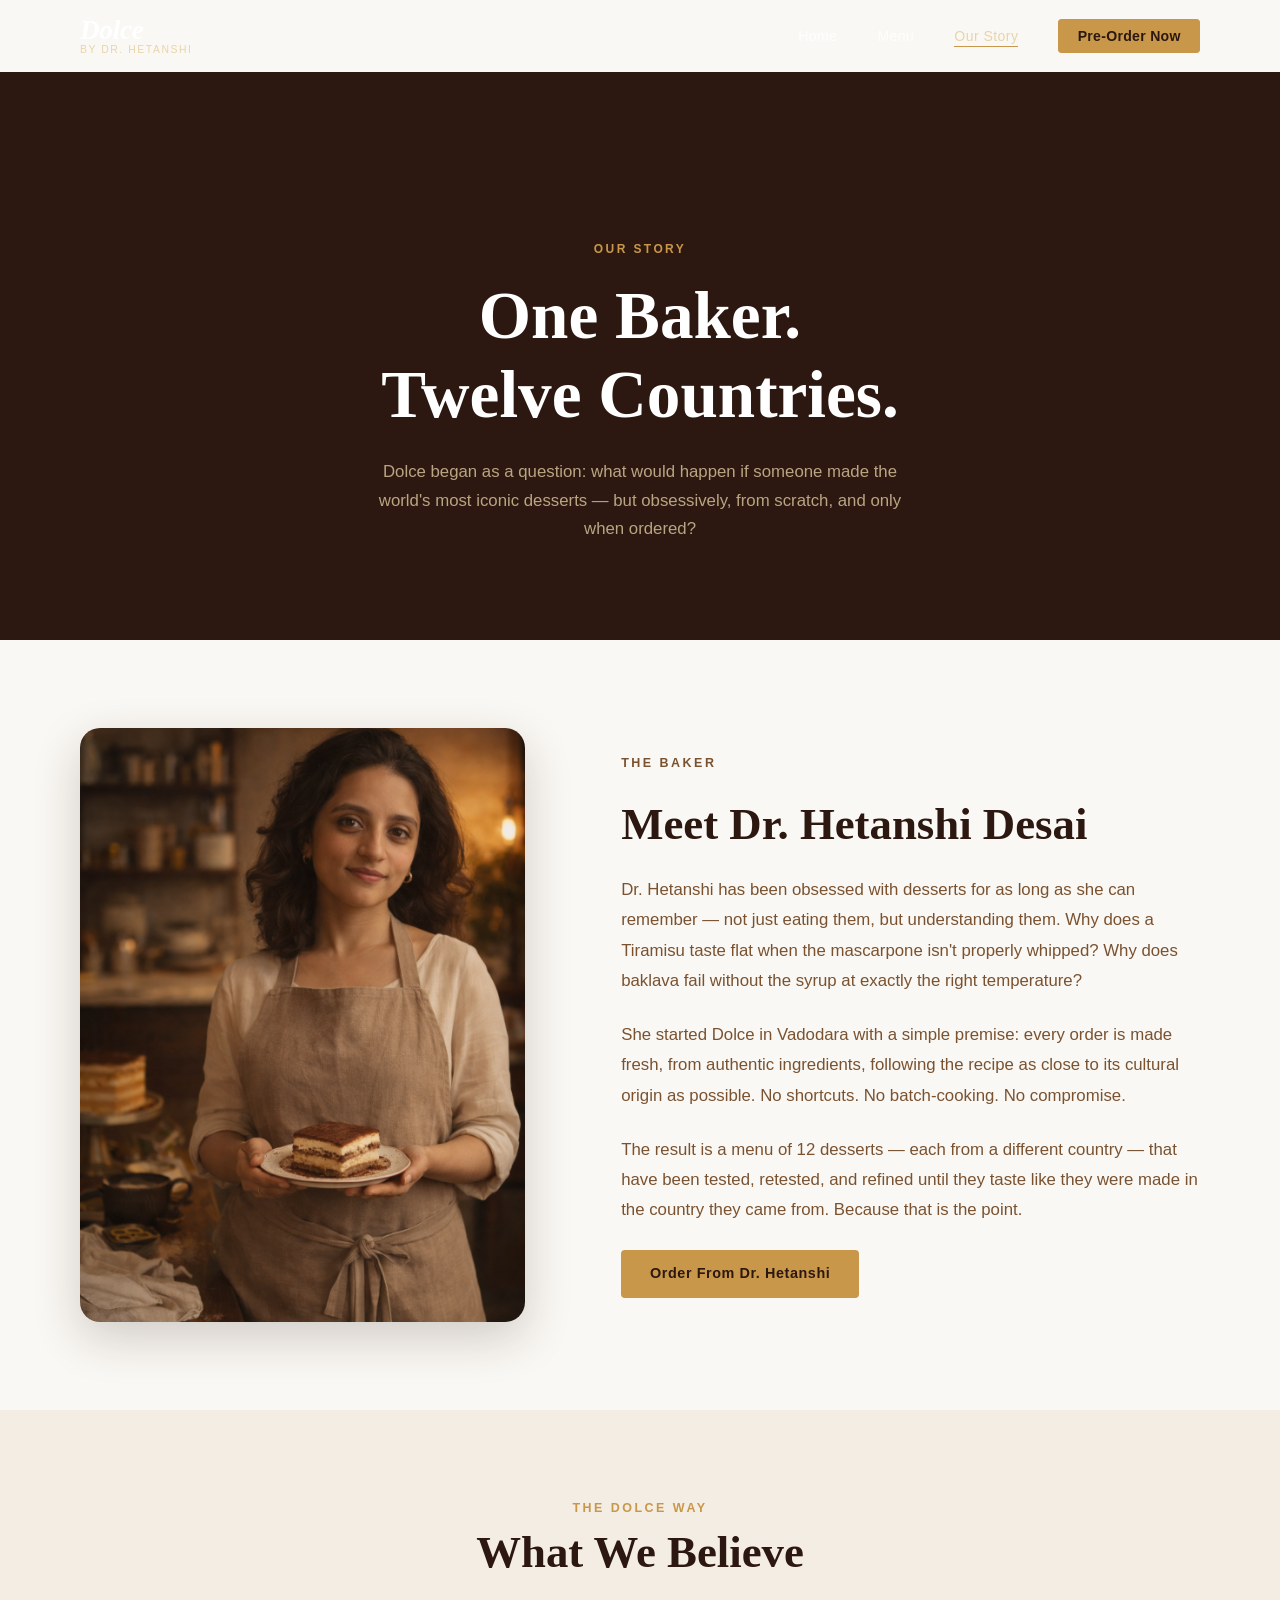
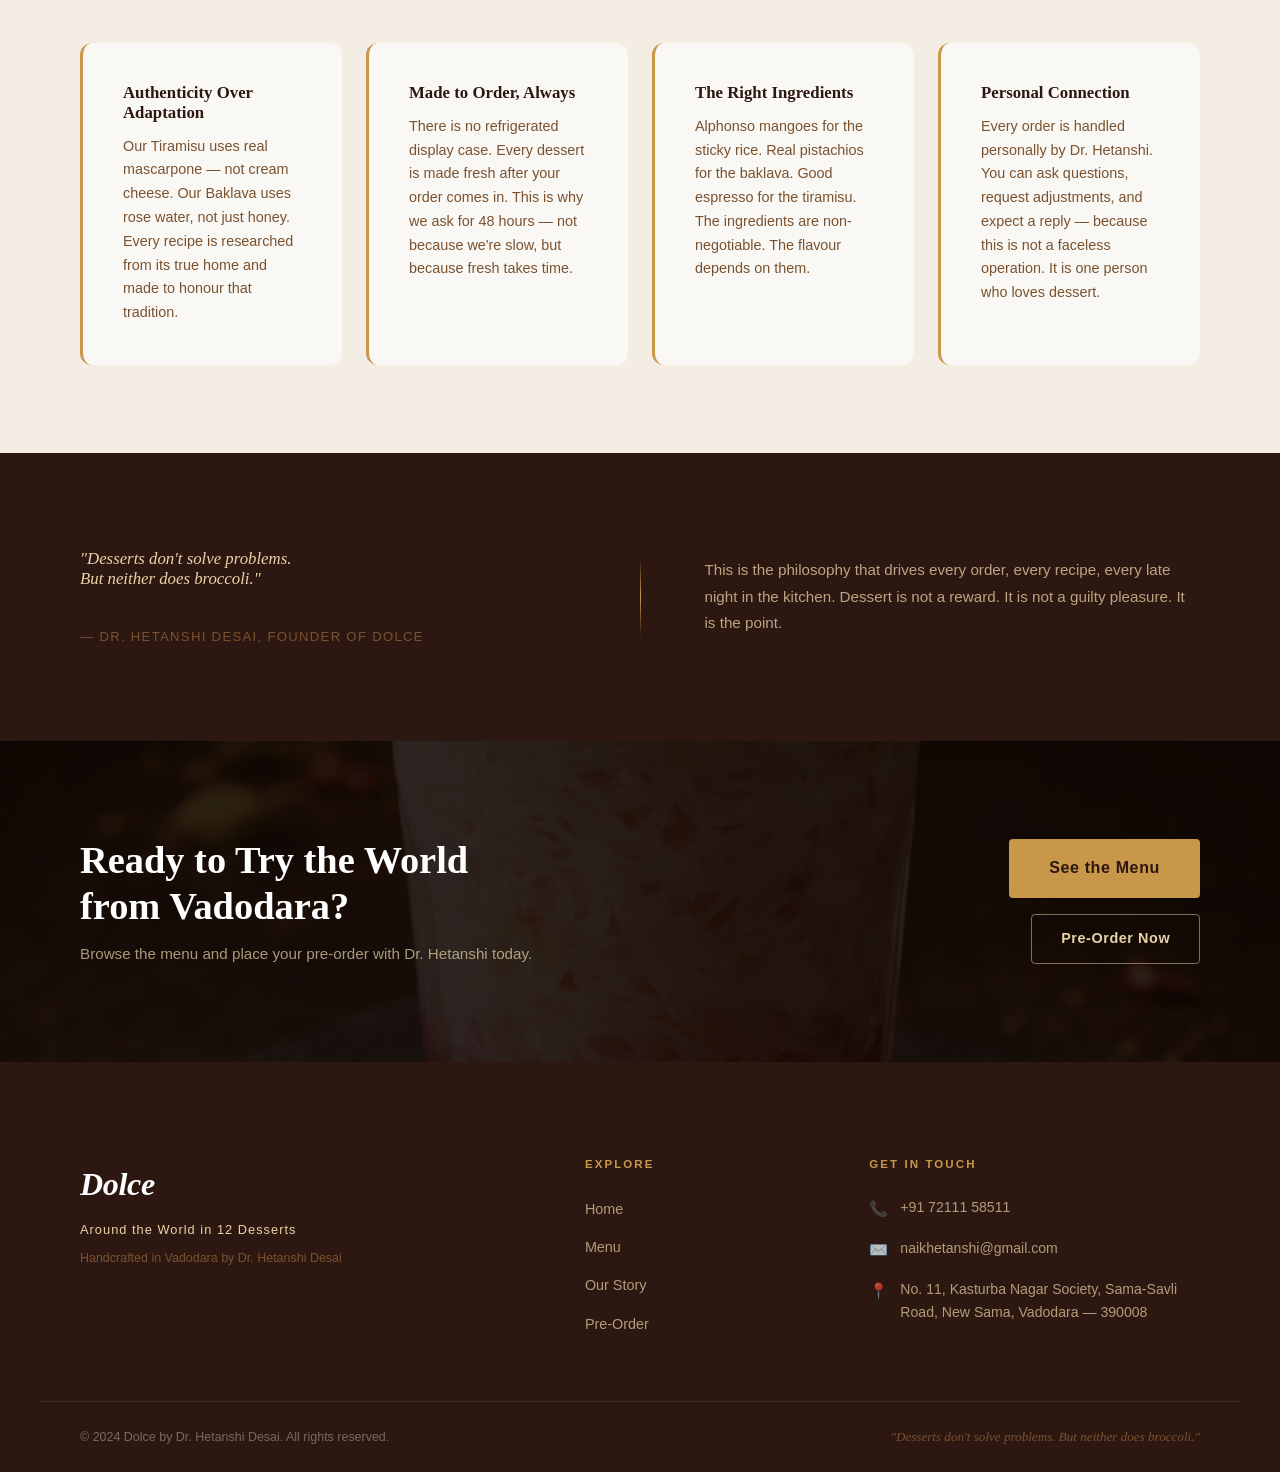
==== commit d5673b6f: "Update about.html" ====
--- a/about.html
+++ b/about.html
@@ -8,7 +8,7 @@
   <link rel="preconnect" href="https://fonts.googleapis.com" />
   <link rel="preconnect" href="https://fonts.gstatic.com" crossorigin />
   <link href="https://fonts.googleapis.com/css2?family=Playfair+Display:ital,wght@0,400;0,600;0,700;1,400;1,600&family=DM+Sans:wght@300;400;500;600&display=swap" rel="stylesheet" />
-  <link rel="stylesheet" href="./style.css" />
+  <link rel="stylesheet" href="./style.css?v=20260416b" />
 </head>
 <body>
 
@@ -193,6 +193,6 @@
     </div>
   </footer>
 
-  <script src="./main.js"></script>
+  <script src="./main.js?v=20260416b"></script>
 </body>
 </html>
--- a/style.css
+++ b/style.css
@@ -441,10 +441,10 @@
 }
 
 /* Each slide's image — defined in CSS, never inline */
-.hero-slide:nth-child(1) { background-image: url('../images/dish-tiramisu.jpg'); }
-.hero-slide:nth-child(2) { background-image: url('../images/dish-pavlova.jpg');  background-position: center 40%; }
-.hero-slide:nth-child(3) { background-image: url('../images/dish-honey-cake.jpg'); background-position: center 25%; }
-.hero-slide:nth-child(4) { background-image: url('../images/dish-baklava.jpg');  background-position: center 45%; }
+.hero-slide:nth-child(1) { background-image: url('./dish-tiramisu.jpg'); }
+.hero-slide:nth-child(2) { background-image: url('./dish-pavlova.jpg');  background-position: center 40%; }
+.hero-slide:nth-child(3) { background-image: url('./dish-honey-cake.jpg'); background-position: center 25%; }
+.hero-slide:nth-child(4) { background-image: url('./dish-baklava.jpg');  background-position: center 45%; }
 
 /* ── Grain texture overlay — premium analogue warmth ── */
 .hero::before {
@@ -1091,7 +1091,7 @@
 .cta-strip {
   padding-block: var(--space-2xl);
   background-color: var(--section-dark);
-  background-image: url('../images/dish-kulfi-falooda.jpg');
+  background-image: url('./dish-kulfi-falooda.jpg');
   background-size: cover;
   background-position: center;
   position: relative;
